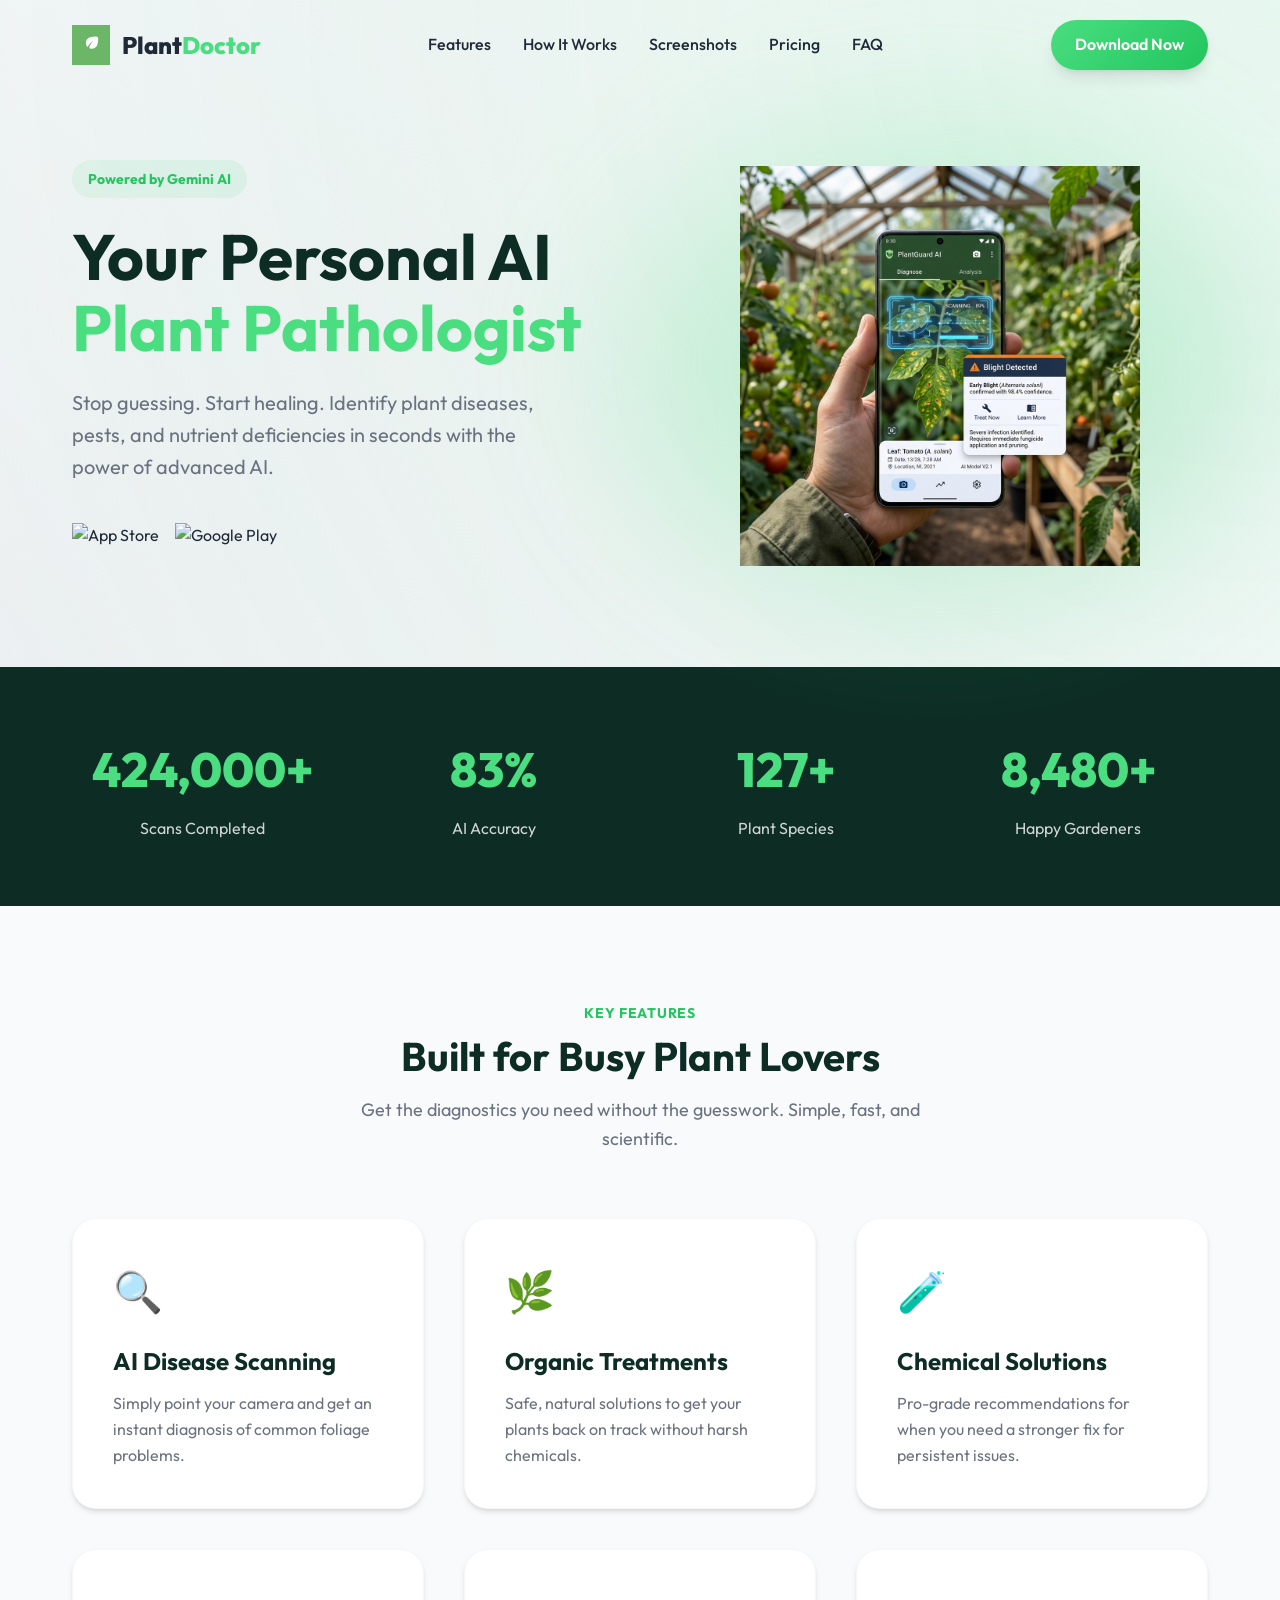
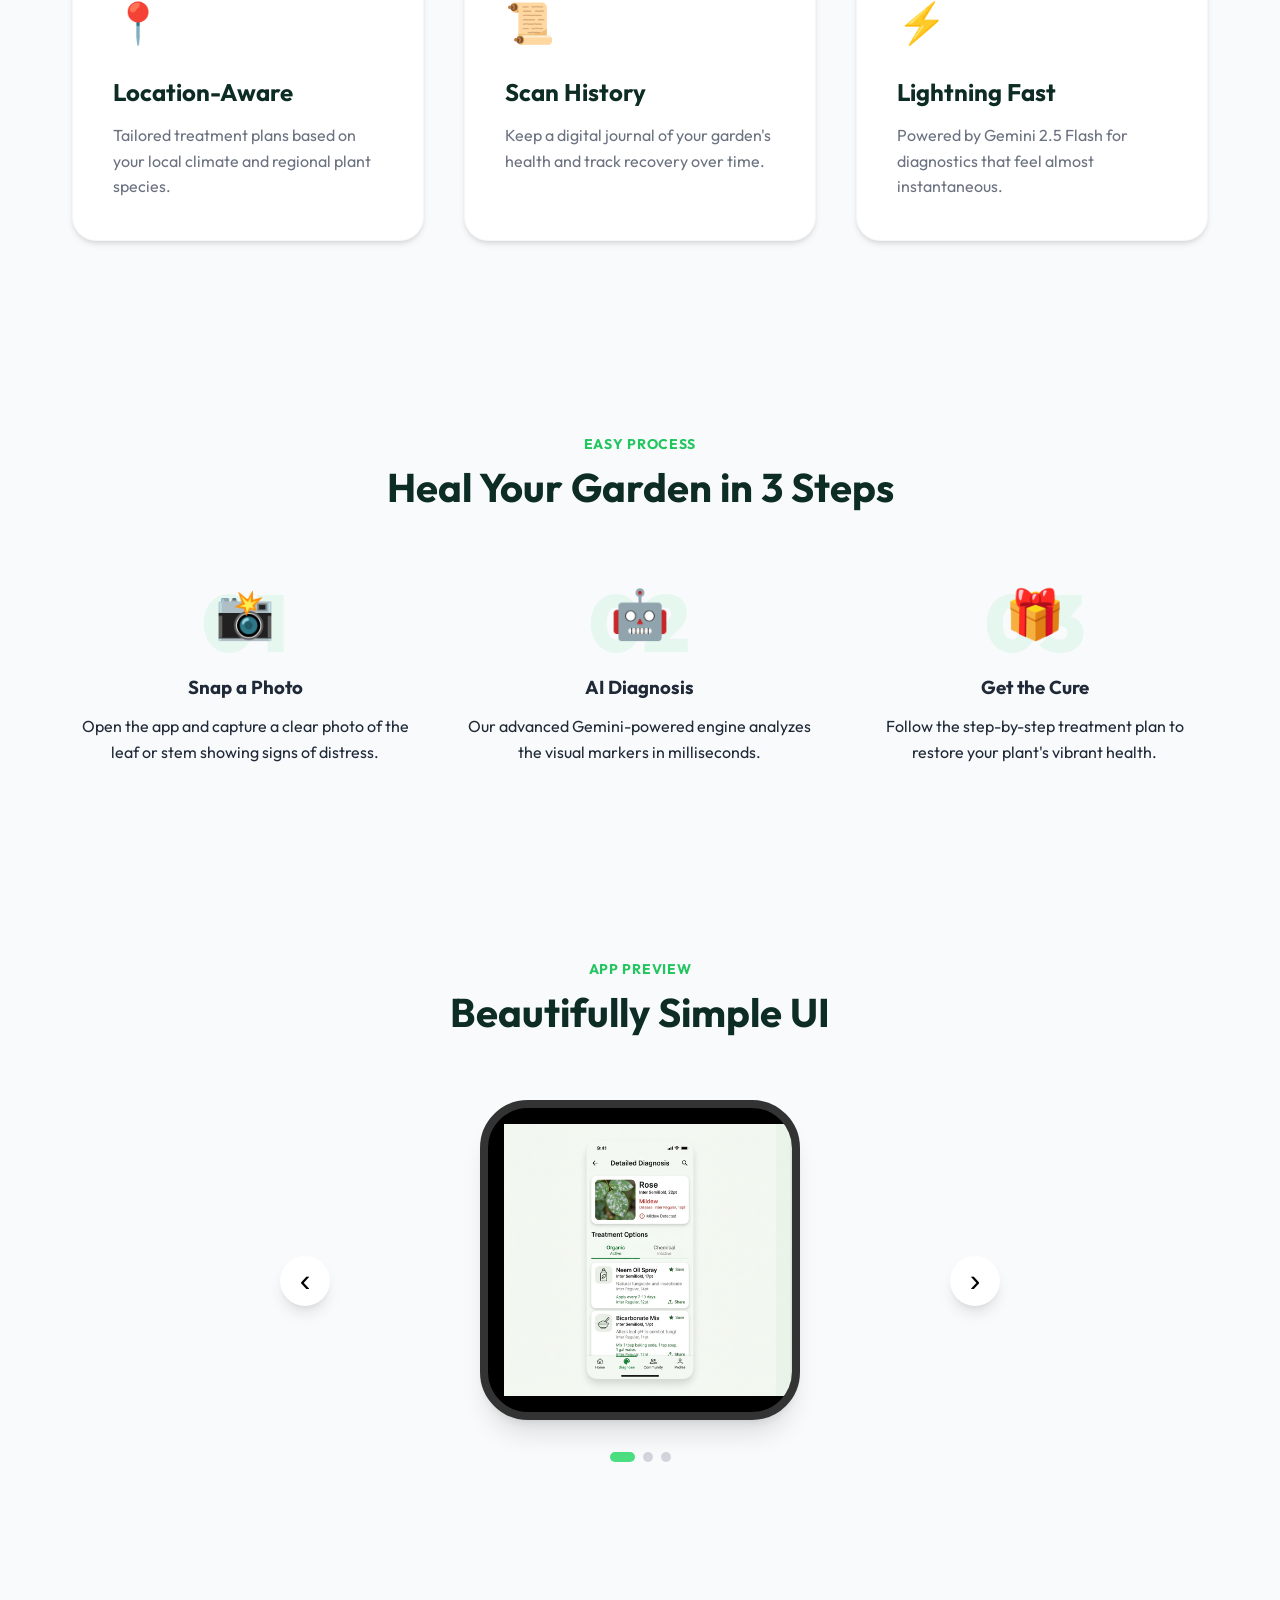
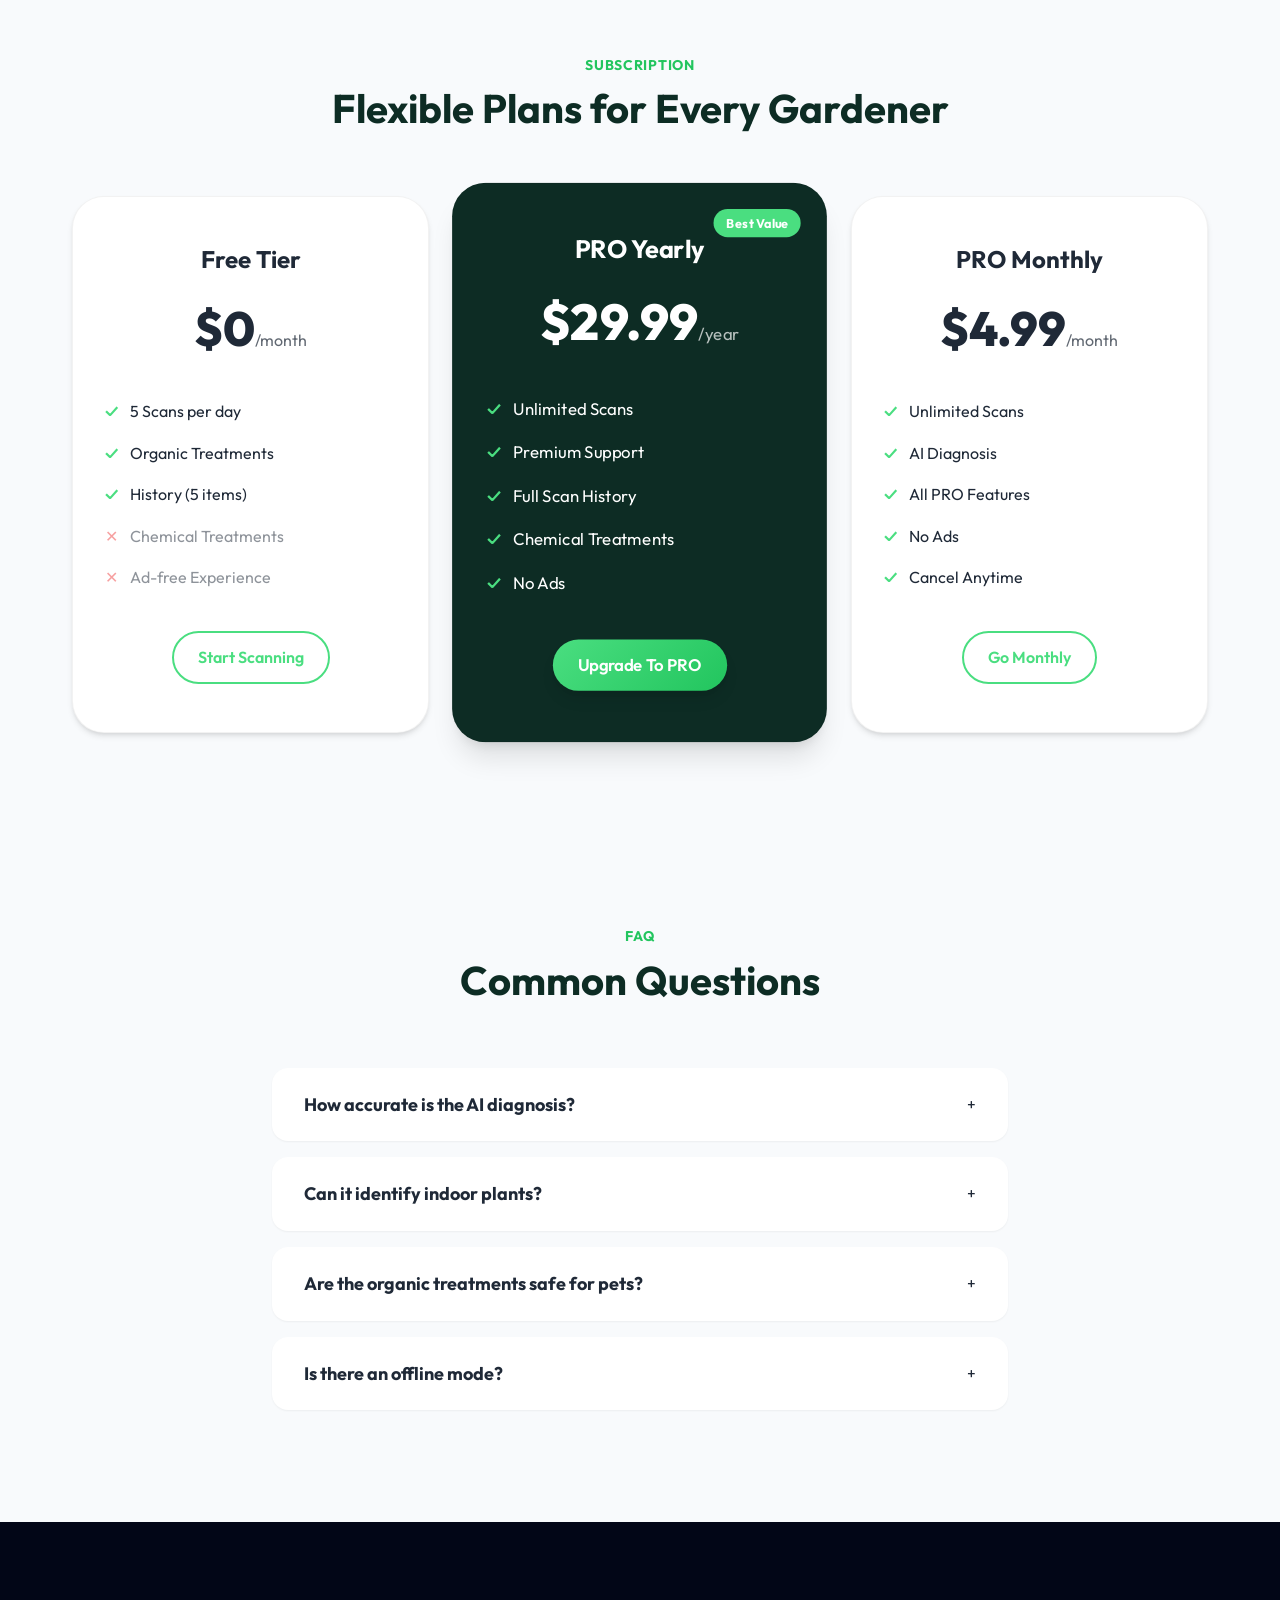
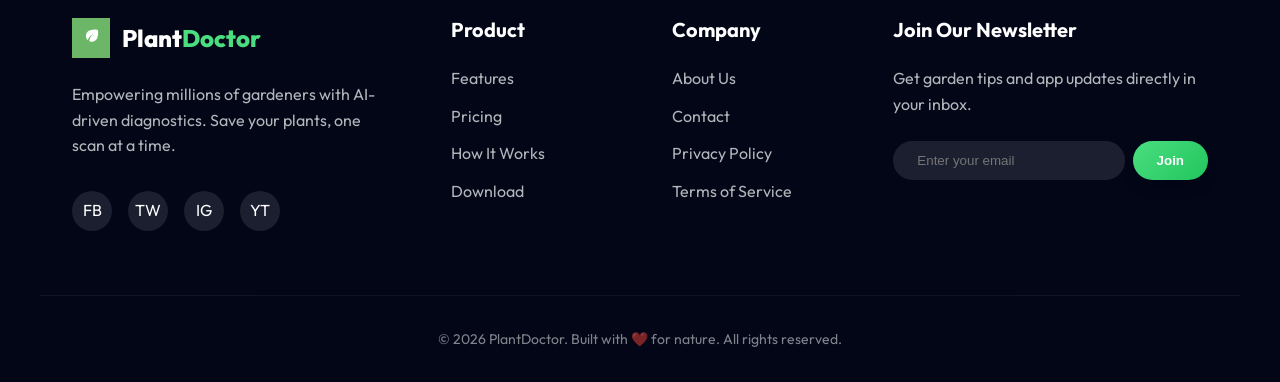
==== index.html @ dc137f3a "Initial website setup" ====
<!DOCTYPE html>
<html lang="en">
<head>
    <meta charset="UTF-8">
    <meta name="viewport" content="width=device-width, initial-scale=1.0">
    <meta name="description" content="PlantDoctor - AI-Powered Plant Health Scanner. Diagnose plant diseases, pests, and nutrient deficiencies effortlessly with Gemini AI.">
    <meta name="keywords" content="plant doctor, plant health scanner, AI plant diagnosis, garden care, plant disease app, Gemini AI">
    <meta name="author" content="Ishara Madhusanka">
    
    <!-- Open Graph -->
    <meta property="og:title" content="PlantDoctor | AI Plant Health Scanner">
    <meta property="og:description" content="Get professional-grade plant diagnosis in seconds. Powered by Google Gemini AI.">
    <meta property="og:image" content="assets/hero-mockup.png">
    <meta property="og:url" content="https://ishara-madu.github.io/PlantDoctor/">
    <meta property="og:type" content="website">
    
    <!-- Favicon -->
    <link rel="icon" type="image/x-icon" href="assets/logo.webp">
    
    <title>PlantDoctor | Your Personal AI Plant Pathologist</title>
    
    <!-- Google Fonts -->
    <link rel="preconnect" href="https://fonts.googleapis.com">
    <link rel="preconnect" href="https://fonts.gstatic.com" crossorigin>
    <link href="https://fonts.googleapis.com/css2?family=Outfit:wght@300;400;500;600;700;800&family=Inter:wght@400;500;600&display=swap" rel="stylesheet">
    
    <!-- CSS -->
    <link rel="stylesheet" href="css/style.css">
</head>
<body>

    <!-- Header -->
    <header id="header">
        <div class="container nav-container">
            <a href="#" class="logo">
                <img src="assets/logo.webp" alt="PlantDoctor Logo" class="logo-img">
                <span class="logo-text">Plant<span>Doctor</span></span>
            </a>
            
            <nav class="main-nav">
                <ul class="nav-links">
                    <li><a href="#features">Features</a></li>
                    <li><a href="#how-it-works">How It Works</a></li>
                    <li><a href="#screenshots">Screenshots</a></li>
                    <li><a href="#pricing">Pricing</a></li>
                    <li><a href="#faq">FAQ</a></li>
                </ul>
            </nav>
            
            <div class="nav-cta">
                <a href="#download" class="btn btn-primary">Download Now</a>
            </div>
            
            <button class="hamburger" id="hamburger-btn" aria-label="Toggle Navigation">
                <span class="bar"></span>
                <span class="bar"></span>
                <span class="bar"></span>
            </button>
        </div>
    </header>

    <!-- Hero Section -->
    <section id="hero" class="hero">
        <div class="container hero-grid">
            <div class="hero-content">
                <span class="badge" data-reveal>Powered by Gemini AI</span>
                <h1 class="hero-title" data-reveal>Your Personal AI <br><span>Plant Pathologist</span></h1>
                <p class="hero-subtitle" data-reveal>
                    Stop guessing. Start healing. Identify plant diseases, pests, and nutrient deficiencies in seconds with the power of advanced AI.
                </p>
                <div class="hero-btns" data-reveal>
                    <a href="#" class="store-btn">
                        <img src="https://upload.wikimedia.org/wikipedia/commons/3/3c/Download_on_the_App_Store_Badge.svg" alt="App Store">
                    </a>
                    <a href="#" class="store-btn">
                        <img src="https://upload.wikimedia.org/wikipedia/commons/7/78/Google_Play_Store_badge_EN.svg" alt="Google Play">
                    </a>
                </div>
            </div>
            <div class="hero-mockup-wrapper" data-reveal>
                <div class="mockup-bg"></div>
                <img src="assets/hero-mockup.png" alt="PlantDoctor App Mockup" class="hero-mockup">
            </div>
        </div>
    </section>

    <!-- Stats Section -->
    <section class="stats section">
        <div class="container stats-grid">
            <div class="stat-item" data-reveal>
                <div class="stat-num" data-count="500000">0+</div>
                <div class="stat-label">Scans Completed</div>
            </div>
            <div class="stat-item" data-reveal>
                <div class="stat-num" data-count="98">0%</div>
                <div class="stat-label">AI Accuracy</div>
            </div>
            <div class="stat-item" data-reveal>
                <div class="stat-num" data-count="150">0+</div>
                <div class="stat-label">Plant Species</div>
            </div>
            <div class="stat-item" data-reveal>
                <div class="stat-num" data-count="10000">0+</div>
                <div class="stat-label">Happy Gardeners</div>
            </div>
        </div>
    </section>

    <!-- Features Section -->
    <section id="features" class="features section">
        <div class="container">
            <div class="section-header">
                <span class="section-tag">Key Features</span>
                <h2 class="section-title">Built for Busy Plant Lovers</h2>
                <p class="section-desc">Get the diagnostics you need without the guesswork. Simple, fast, and scientific.</p>
            </div>
            
            <div class="features-grid">
                <div class="feature-card" data-reveal>
                    <div class="feature-icon">🔍</div>
                    <h3>AI Disease Scanning</h3>
                    <p>Simply point your camera and get an instant diagnosis of common foliage problems.</p>
                </div>
                <div class="feature-card" data-reveal>
                    <div class="feature-icon">🌿</div>
                    <h3>Organic Treatments</h3>
                    <p>Safe, natural solutions to get your plants back on track without harsh chemicals.</p>
                </div>
                <div class="feature-card" data-reveal>
                    <div class="feature-icon">🧪</div>
                    <h3>Chemical Solutions</h3>
                    <p>Pro-grade recommendations for when you need a stronger fix for persistent issues.</p>
                </div>
                <div class="feature-card" data-reveal>
                    <div class="feature-icon">📍</div>
                    <h3>Location-Aware</h3>
                    <p>Tailored treatment plans based on your local climate and regional plant species.</p>
                </div>
                <div class="feature-card" data-reveal>
                    <div class="feature-icon">📜</div>
                    <h3>Scan History</h3>
                    <p>Keep a digital journal of your garden's health and track recovery over time.</p>
                </div>
                <div class="feature-card" data-reveal>
                    <div class="feature-icon">⚡</div>
                    <h3>Lightning Fast</h3>
                    <p>Powered by Gemini 2.5 Flash for diagnostics that feel almost instantaneous.</p>
                </div>
            </div>
        </div>
    </section>

    <!-- How It Works Section -->
    <section id="how-it-works" class="how-it-works section">
        <div class="container">
            <div class="section-header">
                <span class="section-tag">Easy Process</span>
                <h2 class="section-title">Heal Your Garden in 3 Steps</h2>
            </div>
            
            <div class="steps-grid">
                <div class="step-item" data-reveal>
                    <div class="step-number">01</div>
                    <div class="step-icon">📸</div>
                    <h3>Snap a Photo</h3>
                    <p>Open the app and capture a clear photo of the leaf or stem showing signs of distress.</p>
                </div>
                <div class="step-item" data-reveal>
                    <div class="step-number">02</div>
                    <div class="step-icon">🤖</div>
                    <h3>AI Diagnosis</h3>
                    <p>Our advanced Gemini-powered engine analyzes the visual markers in milliseconds.</p>
                </div>
                <div class="step-item" data-reveal>
                    <div class="step-number">03</div>
                    <div class="step-icon">🎁</div>
                    <h3>Get the Cure</h3>
                    <p>Follow the step-by-step treatment plan to restore your plant's vibrant health.</p>
                </div>
            </div>
        </div>
    </section>

    <!-- Screenshots Section -->
    <section id="screenshots" class="screenshots section">
        <div class="container">
            <div class="section-header">
                <span class="section-tag">App Preview</span>
                <h2 class="section-title">Beautifully Simple UI</h2>
            </div>
            
            <div class="screenshot-slider-container" data-reveal>
                <div class="mockup-frame">
                    <div class="slider-wrapper" id="screenshot-slider">
                        <img src="assets/screenshot-1.png" alt="App Screen 1">
                        <img src="assets/screenshot-2.png" alt="App Screen 2">
                        <img src="assets/screenshot-3.png" alt="App Screen 3">
                    </div>
                </div>
                <button class="slider-btn prev" id="slider-prev">&lsaquo;</button>
                <button class="slider-btn next" id="slider-next">&rsaquo;</button>
                <div class="slider-dots" id="slider-dots"></div>
            </div>
        </div>
    </section>

    <!-- Pricing Section -->
    <section id="pricing" class="pricing section">
        <div class="container">
            <div class="section-header">
                <span class="section-tag">Subscription</span>
                <h2 class="section-title">Flexible Plans for Every Gardener</h2>
            </div>
            
            <div class="pricing-grid">
                <div class="pricing-card" data-reveal>
                    <div class="card-header">
                        <h3>Free Tier</h3>
                        <div class="price">$0<span>/month</span></div>
                    </div>
                    <ul class="card-features">
                        <li><span class="check">✓</span> 5 Scans per day</li>
                        <li><span class="check">✓</span> Organic Treatments</li>
                        <li><span class="check">✓</span> History (5 items)</li>
                        <li class="disabled"><span class="cross">✕</span> Chemical Treatments</li>
                        <li class="disabled"><span class="cross">✕</span> Ad-free Experience</li>
                    </ul>
                    <a href="#" class="btn btn-outline">Start Scanning</a>
                </div>
                
                <div class="pricing-card featured" data-reveal>
                    <div class="best-value">Best Value</div>
                    <div class="card-header">
                        <h3>PRO Yearly</h3>
                        <div class="price">$29.99<span>/year</span></div>
                    </div>
                    <ul class="card-features">
                        <li><span class="check">✓</span> Unlimited Scans</li>
                        <li><span class="check">✓</span> Premium Support</li>
                        <li><span class="check">✓</span> Full Scan History</li>
                        <li><span class="check">✓</span> Chemical Treatments</li>
                        <li><span class="check">✓</span> No Ads</li>
                    </ul>
                    <a href="#" class="btn btn-primary">Upgrade To PRO</a>
                </div>
                
                <div class="pricing-card" data-reveal>
                    <div class="card-header">
                        <h3>PRO Monthly</h3>
                        <div class="price">$4.99<span>/month</span></div>
                    </div>
                    <ul class="card-features">
                        <li><span class="check">✓</span> Unlimited Scans</li>
                        <li><span class="check">✓</span> AI Diagnosis</li>
                        <li><span class="check">✓</span> All PRO Features</li>
                        <li><span class="check">✓</span> No Ads</li>
                        <li><span class="check">✓</span> Cancel Anytime</li>
                    </ul>
                    <a href="#" class="btn btn-outline">Go Monthly</a>
                </div>
            </div>
        </div>
    </section>

    <!-- FAQ Section -->
    <section id="faq" class="faq section">
        <div class="container faq-container">
            <div class="section-header">
                <span class="section-tag">FAQ</span>
                <h2 class="section-title">Common Questions</h2>
            </div>
            
            <div class="accordion">
                <div class="accordion-item" data-reveal>
                    <div class="accordion-header">
                        <h4>How accurate is the AI diagnosis?</h4>
                        <span class="icon">+</span>
                    </div>
                    <div class="accordion-body">
                        <p>PlantDoctor uses the latest Gemini AI technology, reaching over 98% accuracy for common garden diseases and pests when a clear photo is provided.</p>
                    </div>
                </div>
                <div class="accordion-item" data-reveal>
                    <div class="accordion-header">
                        <h4>Can it identify indoor plants?</h4>
                        <span class="icon">+</span>
                    </div>
                    <div class="accordion-body">
                        <p>Yes! Our model is trained on both outdoor crops and popular indoor species like Monstera, Pothos, and Succulents.</p>
                    </div>
                </div>
                <div class="accordion-item" data-reveal>
                    <div class="accordion-header">
                        <h4>Are the organic treatments safe for pets?</h4>
                        <span class="icon">+</span>
                    </div>
                    <div class="accordion-body">
                        <p>Most of our organic recommendations use common kitchen ingredients (like baking soda or neem oil). We always provide safety warnings for each treatment.</p>
                    </div>
                </div>
                <div class="accordion-item" data-reveal>
                    <div class="accordion-header">
                        <h4>Is there an offline mode?</h4>
                        <span class="icon">+</span>
                    </div>
                    <div class="accordion-body">
                        <p>The AI analysis requires an internet connection to reach our cloud-based model, but you can view your scan history offline at any time.</p>
                    </div>
                </div>
            </div>
        </div>
    </section>

    <!-- Footer -->
    <footer id="footer">
        <div class="container footer-grid">
            <div class="footer-brand">
                <a href="#" class="logo">
                    <img src="assets/logo.webp" alt="PlantDoctor Logo" class="logo-img">
                    <span class="logo-text">Plant<span>Doctor</span></span>
                </a>
                <p>Empowering millions of gardeners with AI-driven diagnostics. Save your plants, one scan at a time.</p>
                <div class="social-links">
                    <a href="#">FB</a>
                    <a href="#">TW</a>
                    <a href="#">IG</a>
                    <a href="#">YT</a>
                </div>
            </div>
            
            <div class="footer-links">
                <h4>Product</h4>
                <ul>
                    <li><a href="#features">Features</a></li>
                    <li><a href="#pricing">Pricing</a></li>
                    <li><a href="#how-it-works">How It Works</a></li>
                    <li><a href="#download">Download</a></li>
                </ul>
            </div>
            
            <div class="footer-links">
                <h4>Company</h4>
                <ul>
                    <li><a href="#">About Us</a></li>
                    <li><a href="#">Contact</a></li>
                    <li><a href="#">Privacy Policy</a></li>
                    <li><a href="#">Terms of Service</a></li>
                </ul>
            </div>
            
            <div class="footer-newsletter">
                <h4>Join Our Newsletter</h4>
                <p>Get garden tips and app updates directly in your inbox.</p>
                <form class="newsletter-form">
                    <input type="email" placeholder="Enter your email" required>
                    <button type="submit" class="btn btn-primary">Join</button>
                </form>
            </div>
        </div>
        
        <div class="container footer-bottom">
            <p>&copy; 2026 PlantDoctor. Built with ❤️ for nature. All rights reserved.</p>
        </div>
    </footer>

    <!-- JS -->
    <script src="js/main.js"></script>
</body>
</html>
---- css/style.css ----
/* 
  PlantDoctor Design System
  Nature-Luxe Theme
*/

:root {
    /* Colors */
    --primary: #4ADE80; /* Mint Green */
    --primary-dark: #22C55E;
    --secondary: #0D2C24; /* Deep Emerald */
    --accent: #FDE047; /* Sunlight Yellow */
    --bg-light: #F8FAFC;
    --bg-dark: #111827; /* Charcoal */
    --text-main: #1F2937;
    --text-muted: #6B7280;
    --white: #FFFFFF;
    
    /* Gradients */
    --grad-primary: linear-gradient(135deg, #4ADE80 0%, #22C55E 100%);
    --grad-dark: linear-gradient(135deg, #0D2C24 0%, #111827 100%);
    
    /* Shadows */
    --shadow-sm: 0 1px 2px 0 rgb(0 0 0 / 0.05);
    --shadow-md: 0 4px 6px -1px rgb(0 0 0 / 0.1), 0 2px 4px -2px rgb(0 0 0 / 0.1);
    --shadow-lg: 0 10px 15px -3px rgb(0 0 0 / 0.1), 0 4px 6px -4px rgb(0 0 0 / 0.1);
    --shadow-xl: 0 20px 25px -5px rgb(0 0 0 / 0.1), 0 8px 10px -6px rgb(0 0 0 / 0.1);
    
    /* Transitions */
    --transition: all 0.3s cubic-bezier(0.4, 0, 0.2, 1);
}

/* Reset & Base */
* {
    margin: 0;
    padding: 0;
    box-sizing: border-box;
}

html {
    scroll-behavior: smooth;
}

body {
    font-family: 'Outfit', sans-serif;
    background-color: var(--bg-light);
    color: var(--text-main);
    line-height: 1.6;
    overflow-x: hidden;
}

h1, h2, h3, h4 {
    font-family: 'Outfit', sans-serif;
    font-weight: 700;
    line-height: 1.2;
}

a {
    text-decoration: none;
    color: inherit;
    transition: var(--transition);
}

ul {
    list-style: none;
}

img {
    max-width: 100%;
    display: block;
}

.container {
    width: 100%;
    max-width: 1200px;
    margin: 0 auto;
    padding: 0 2rem;
}

.btn {
    display: inline-flex;
    align-items: center;
    justify-content: center;
    padding: 0.75rem 1.5rem;
    border-radius: 9999px;
    font-weight: 600;
    cursor: pointer;
    transition: var(--transition);
    border: none;
    gap: 0.5rem;
}

.btn-primary {
    background: var(--grad-primary);
    color: var(--white);
    box-shadow: var(--shadow-lg);
}

.btn-primary:hover {
    transform: translateY(-2px);
    box-shadow: var(--shadow-xl);
    filter: brightness(1.1);
}

.btn-outline {
    background: transparent;
    border: 2px solid var(--primary);
    color: var(--primary);
}

.btn-outline:hover {
    background: var(--primary);
    color: var(--white);
}

/* Section Header */
.section-header {
    text-align: center;
    margin-bottom: 4rem;
}

.section-tag {
    color: var(--primary-dark);
    font-weight: 700;
    text-transform: uppercase;
    letter-spacing: 0.05em;
    font-size: 0.875rem;
    margin-bottom: 0.5rem;
    display: block;
}

.section-title {
    font-size: 2.5rem;
    color: var(--secondary);
    margin-bottom: 1rem;
}

.section-desc {
    color: var(--text-muted);
    font-size: 1.125rem;
    max-width: 600px;
    margin: 0 auto;
}

/* Base Reveal Animation Initial State */
[data-reveal] {
    opacity: 0;
    transform: translateY(30px);
    transition: all 0.8s cubic-bezier(0.4, 0, 0.2, 1);
}

[data-reveal].revealed {
    opacity: 1;
    transform: translateY(0);
}

/* Header */
header {
    position: fixed;
    top: 0;
    left: 0;
    width: 100%;
    z-index: 1000;
    padding: 1.25rem 0;
    transition: var(--transition);
    background: transparent;
}

header.scrolled {
    background: rgba(255, 255, 255, 0.9);
    backdrop-filter: blur(10px);
    padding: 0.75rem 0;
    box-shadow: var(--shadow-md);
}

.nav-container {
    display: flex;
    align-items: center;
    justify-content: space-between;
}

.logo {
    display: flex;
    align-items: center;
    gap: 0.75rem;
    font-size: 1.5rem;
    font-weight: 800;
}

.logo-img {
    height: 40px;
    width: auto;
}

.logo-text span {
    color: var(--primary);
}

.nav-links {
    display: flex;
    gap: 2rem;
}

.nav-links a {
    font-size: 1rem;
    font-weight: 500;
    color: var(--text-main);
}

.nav-links a:hover {
    color: var(--primary);
}

.hamburger {
    display: none;
    flex-direction: column;
    gap: 6px;
    background: none;
    border: none;
    cursor: pointer;
}

.hamburger .bar {
    width: 30px;
    height: 3px;
    background: var(--text-main);
    border-radius: 4px;
    transition: var(--transition);
}

/* Hero Section */
.hero {
    padding: 10rem 0 6rem;
    background: radial-gradient(circle at top right, rgba(74, 222, 128, 0.1), transparent),
                radial-gradient(circle at bottom left, rgba(13, 44, 36, 0.05), transparent);
}

.hero-grid {
    display: grid;
    grid-template-columns: 1fr 1fr;
    align-items: center;
    gap: 4rem;
}

.badge {
    display: inline-block;
    padding: 0.5rem 1rem;
    background: rgba(74, 222, 128, 0.1);
    color: var(--primary-dark);
    font-weight: 700;
    font-size: 0.875rem;
    border-radius: 9999px;
    margin-bottom: 1.5rem;
}

.hero-title {
    font-size: 4rem;
    line-height: 1.1;
    margin-bottom: 1.5rem;
    color: var(--secondary);
}

.hero-title span {
    color: var(--primary);
}

.hero-subtitle {
    font-size: 1.25rem;
    color: var(--text-muted);
    margin-bottom: 2.5rem;
    max-width: 500px;
}

.hero-btns {
    display: flex;
    gap: 1rem;
}

.store-btn img {
    height: 48px;
    transition: var(--transition);
}

.store-btn:hover img {
    transform: scale(1.05);
}

.hero-mockup-wrapper {
    position: relative;
    display: flex;
    justify-content: center;
}

.mockup-bg {
    position: absolute;
    top: 50%;
    left: 50%;
    transform: translate(-50%, -50%);
    width: 120%;
    height: 120%;
    background: var(--grad-primary);
    border-radius: 50%;
    filter: blur(80px);
    opacity: 0.2;
    z-index: -1;
}

.hero-mockup {
    width: 100%;
    max-width: 400px;
    animation: float 6s ease-in-out infinite;
}

@keyframes float {
    0%, 100% { transform: translateY(0); }
    50% { transform: translateY(-20px); }
}

/* Stats Section */
.section {
    padding: 6rem 0;
}

.stats {
    background: var(--secondary);
    color: var(--white);
    padding: 4rem 0;
}

.stats-grid {
    display: grid;
    grid-template-columns: repeat(4, 1fr);
    gap: 2rem;
    text-align: center;
}

.stat-num {
    font-size: 3rem;
    font-weight: 800;
    color: var(--primary);
    margin-bottom: 0.5rem;
}

.stat-label {
    font-size: 1rem;
    opacity: 0.8;
}

/* Features Grid */
.features-grid {
    display: grid;
    grid-template-columns: repeat(auto-fit, minmax(300px, 1fr));
    gap: 2.5rem;
}

.feature-card {
    background: var(--white);
    padding: 2.5rem;
    border-radius: 1.5rem;
    box-shadow: var(--shadow-md);
    transition: var(--transition);
    border: 1px solid rgba(0, 0, 0, 0.03);
}

.feature-card:hover {
    transform: translateY(-10px);
    box-shadow: var(--shadow-xl);
}

.feature-icon {
    font-size: 2.5rem;
    margin-bottom: 1.5rem;
}

.feature-card h3 {
    font-size: 1.5rem;
    margin-bottom: 1rem;
    color: var(--secondary);
}

.feature-card p {
    color: var(--text-muted);
}

/* Steps Grid */
.steps-grid {
    display: grid;
    grid-template-columns: repeat(3, 1fr);
    gap: 3rem;
    position: relative;
}

.step-item {
    text-align: center;
    position: relative;
}

.step-number {
    font-size: 5rem;
    font-weight: 900;
    color: rgba(74, 222, 128, 0.1);
    position: absolute;
    top: -1rem;
    left: 50%;
    transform: translateX(-50%);
    z-index: 0;
}

.step-icon {
    font-size: 3rem;
    margin-bottom: 1.5rem;
    position: relative;
    z-index: 1;
}

.step-item h3 {
    margin-bottom: 1rem;
    position: relative;
    z-index: 1;
}

/* Screenshots Slider */
.screenshot-slider-container {
    position: relative;
    max-width: 900px;
    margin: 0 auto;
    overflow: hidden;
}

.mockup-frame {
    background: #000;
    border-radius: 3rem;
    padding: 1rem;
    border: 8px solid #333;
    max-width: 320px;
    margin: 0 auto;
    position: relative;
    box-shadow: var(--shadow-xl);
    overflow: hidden;
}

.slider-wrapper {
    display: flex;
    transition: transform 0.5s ease-in-out;
}

.slider-wrapper img {
    width: 100%;
    flex-shrink: 0;
}

.slider-btn {
    position: absolute;
    top: 50%;
    transform: translateY(-50%);
    background: var(--white);
    border: none;
    width: 50px;
    height: 50px;
    border-radius: 50%;
    box-shadow: var(--shadow-lg);
    cursor: pointer;
    font-size: 2rem;
    display: flex;
    align-items: center;
    justify-content: center;
    transition: var(--transition);
    z-index: 10;
}

.slider-btn:hover {
    background: var(--primary);
    color: var(--white);
}

.slider-btn.prev { left: 10%; }
.slider-btn.next { right: 10%; }

.slider-dots {
    display: flex;
    justify-content: center;
    gap: 0.5rem;
    margin-top: 2rem;
}

.dot {
    width: 10px;
    height: 10px;
    border-radius: 50%;
    background: #D1D5DB;
    cursor: pointer;
}

.dot.active {
    background: var(--primary);
    width: 25px;
    border-radius: 5px;
}

/* Pricing Section */
.pricing-grid {
    display: grid;
    grid-template-columns: repeat(auto-fit, minmax(300px, 1fr));
    gap: 2rem;
    align-items: flex-start;
}

.pricing-card {
    background: var(--white);
    padding: 3rem 2rem;
    border-radius: 2rem;
    text-align: center;
    box-shadow: var(--shadow-md);
    position: relative;
    border: 1px solid rgba(0, 0, 0, 0.05);
}

.pricing-card.featured {
    background: var(--secondary);
    color: var(--white);
    transform: scale(1.05);
    z-index: 2;
    box-shadow: var(--shadow-xl);
}

.best-value {
    position: absolute;
    top: 1.5rem;
    right: 1.5rem;
    background: var(--primary);
    color: var(--white);
    padding: 0.25rem 0.75rem;
    border-radius: 9999px;
    font-size: 0.75rem;
    font-weight: 700;
}

.card-header h3 {
    font-size: 1.5rem;
    margin-bottom: 1rem;
}

.price {
    font-size: 3rem;
    font-weight: 800;
    margin-bottom: 2rem;
}

.price span {
    font-size: 1rem;
    font-weight: 400;
    opacity: 0.7;
}

.card-features {
    text-align: left;
    margin-bottom: 2.5rem;
}

.card-features li {
    margin-bottom: 1rem;
    display: flex;
    align-items: center;
    gap: 0.75rem;
}

.card-features .check { color: var(--primary); font-weight: bold; }
.card-features .cross { color: #EF4444; }
.card-features .disabled { opacity: 0.5; }

/* FAQ Accordion */
.faq-container {
    max-width: 800px;
}

.accordion-item {
    background: var(--white);
    border-radius: 1rem;
    margin-bottom: 1rem;
    overflow: hidden;
    box-shadow: var(--shadow-sm);
}

.accordion-header {
    padding: 1.5rem 2rem;
    display: flex;
    justify-content: space-between;
    align-items: center;
    cursor: pointer;
    transition: var(--transition);
}

.accordion-header h4 {
    font-size: 1.125rem;
}

.accordion-header:hover {
    background: rgba(74, 222, 128, 0.05);
}

.accordion-body {
    max-height: 0;
    overflow: hidden;
    transition: all 0.5s cubic-bezier(0, 1, 0, 1);
    padding: 0 2rem;
}

.accordion-item.active .accordion-body {
    max-height: 1000px;
    padding: 0 2rem 2.5rem;
    transition: all 0.5s cubic-bezier(1, 0, 1, 0);
}

.accordion-item.active .icon {
    transform: rotate(45deg);
    color: var(--primary);
}

/* Footer */
footer {
    background: #020617;
    color: var(--white);
    padding: 6rem 0 2rem;
}

.footer-grid {
    display: grid;
    grid-template-columns: 2fr 1fr 1fr 2fr;
    gap: 4rem;
    margin-bottom: 4rem;
}

.footer-brand p {
    margin-top: 1.5rem;
    opacity: 0.7;
}

.social-links {
    display: flex;
    gap: 1rem;
    margin-top: 2rem;
}

.social-links a {
    width: 40px;
    height: 40px;
    display: flex;
    align-items: center;
    justify-content: center;
    background: rgba(255, 255, 255, 0.1);
    border-radius: 50%;
}

.social-links a:hover {
    background: var(--primary);
}

.footer-links h4, .footer-newsletter h4 {
    margin-bottom: 1.5rem;
    font-size: 1.25rem;
}

.footer-links ul li {
    margin-bottom: 0.75rem;
}

.footer-links ul li a {
    opacity: 0.7;
}

.footer-links ul li a:hover {
    opacity: 1;
    color: var(--primary);
}

.footer-newsletter p {
    opacity: 0.7;
    margin-bottom: 1.5rem;
}

.newsletter-form {
    display: flex;
    gap: 0.5rem;
}

.newsletter-form input {
    padding: 0.75rem 1.5rem;
    border-radius: 9999px;
    border: none;
    flex-grow: 1;
    background: rgba(255, 255, 255, 0.1);
    color: var(--white);
}

.footer-bottom {
    border-top: 1px solid rgba(255, 255, 255, 0.1);
    padding-top: 2rem;
    text-align: center;
    opacity: 0.5;
    font-size: 0.875rem;
}

/* Responsive */
@media (max-width: 1024px) {
    .hero-grid { grid-template-columns: 1fr; text-align: center; }
    .hero-subtitle { margin: 0 auto 2.5rem; }
    .hero-btns { justify-content: center; }
    .footer-grid { grid-template-columns: 1fr 1fr; }
    .stats-grid { grid-template-columns: 1fr 1fr; }
}

@media (max-width: 768px) {
    .main-nav {
        position: fixed;
        top: -100%;
        left: 0;
        width: 100%;
        background: var(--white);
        padding: 6rem 2rem 4rem;
        transition: var(--transition);
        box-shadow: var(--shadow-lg);
    }
    
    .main-nav.active { top: 0; }
    
    .nav-links {
        flex-direction: column;
        align-items: center;
        gap: 1.5rem;
    }
    
    .hamburger { display: flex; z-index: 1001; }
    .hamburger.active .bar:nth-child(1) { transform: rotate(45deg) translate(8px, 8px); }
    .hamburger.active .bar:nth-child(2) { opacity: 0; }
    .hamburger.active .bar:nth-child(3) { transform: rotate(-45deg) translate(5px, -5px); }
    
    .hero-title { font-size: 3rem; }
    .steps-grid { grid-template-columns: 1fr; }
    .pricing-card.featured { transform: scale(1); }
    .footer-grid { grid-template-columns: 1fr; gap: 2.5rem; }
}
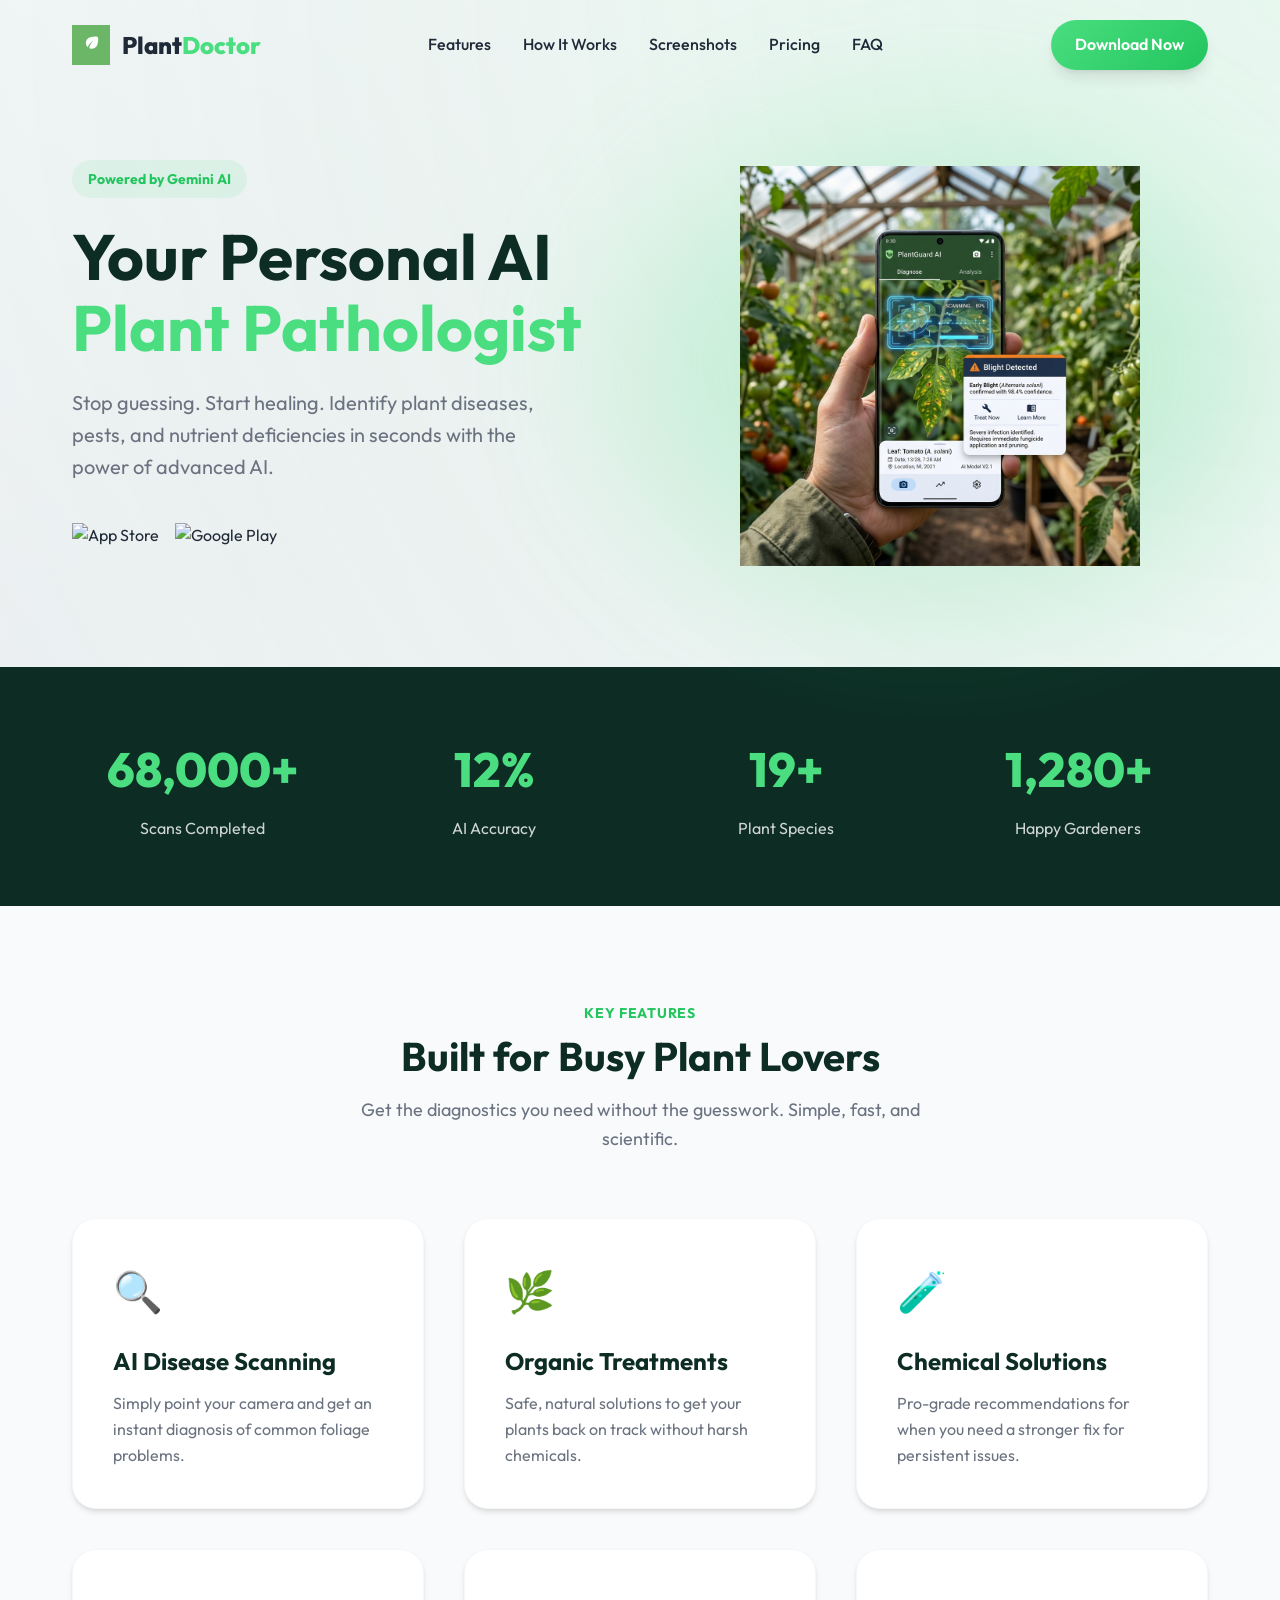
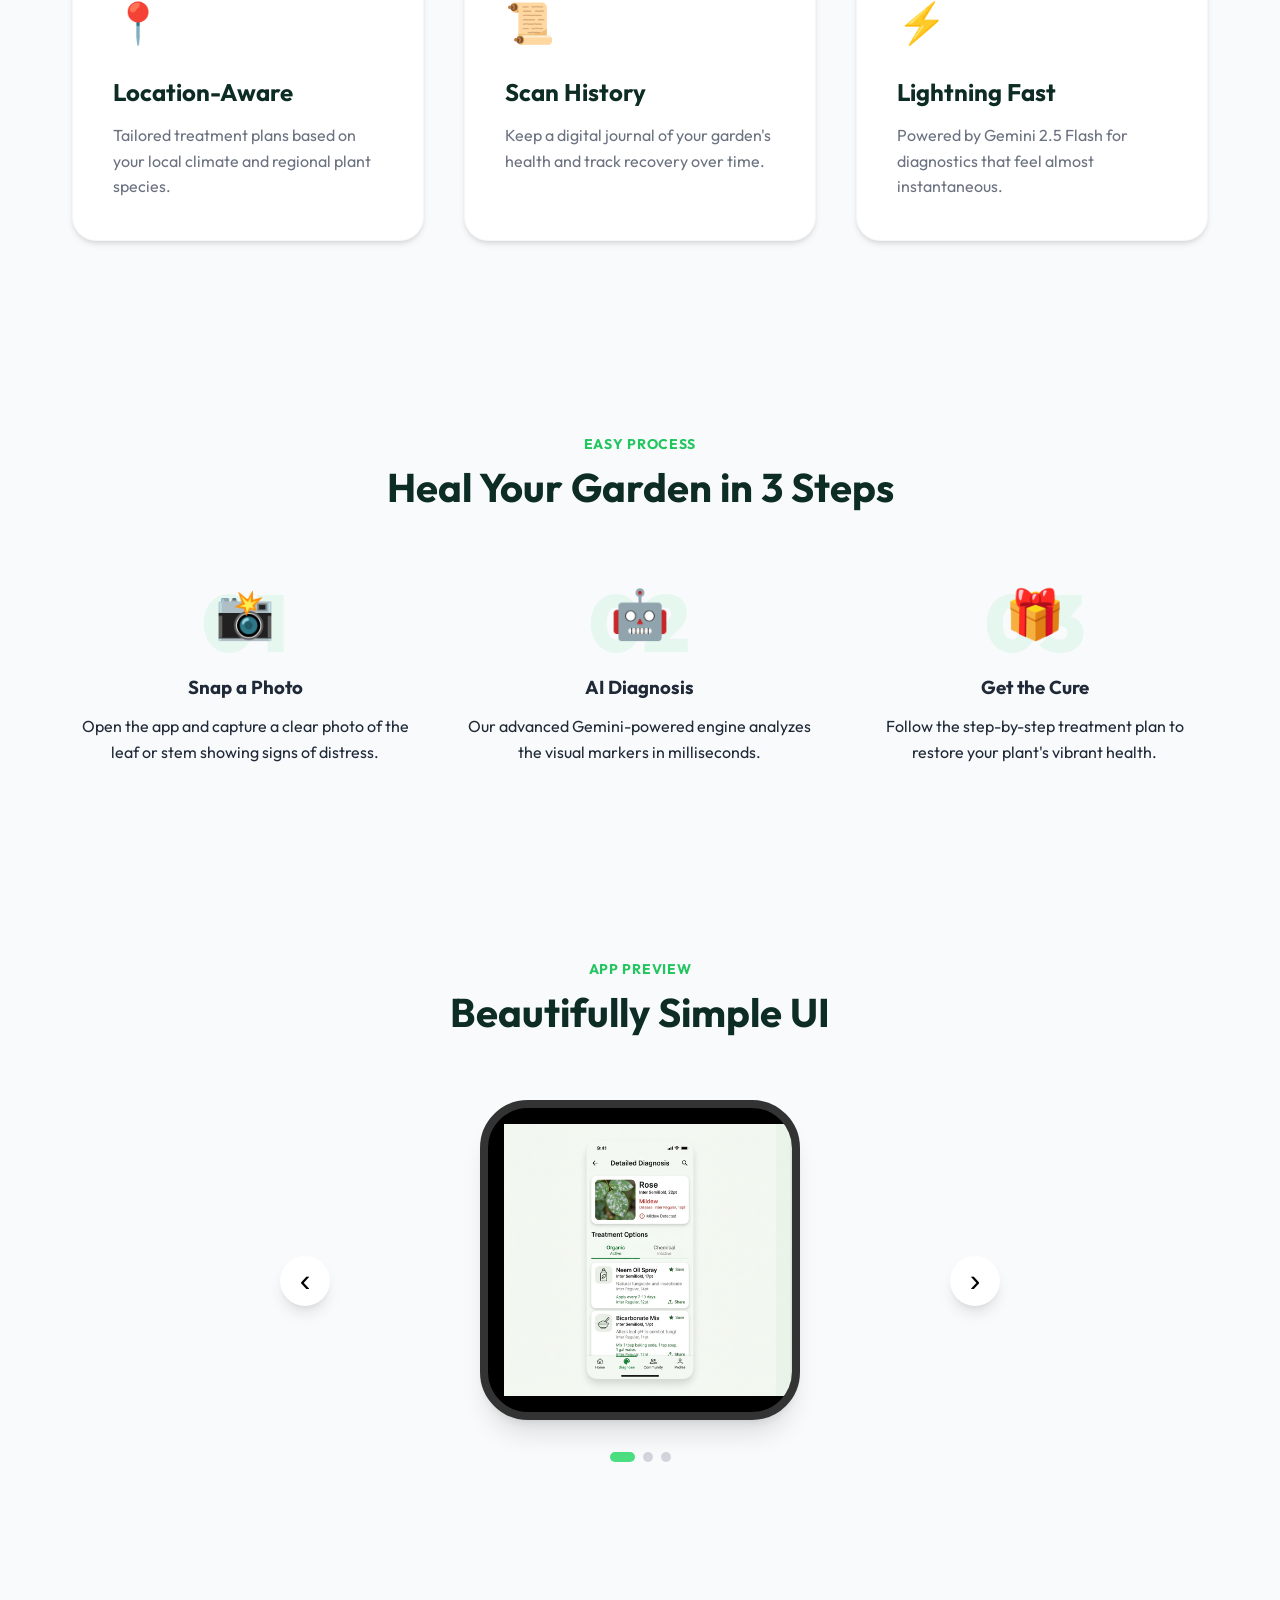
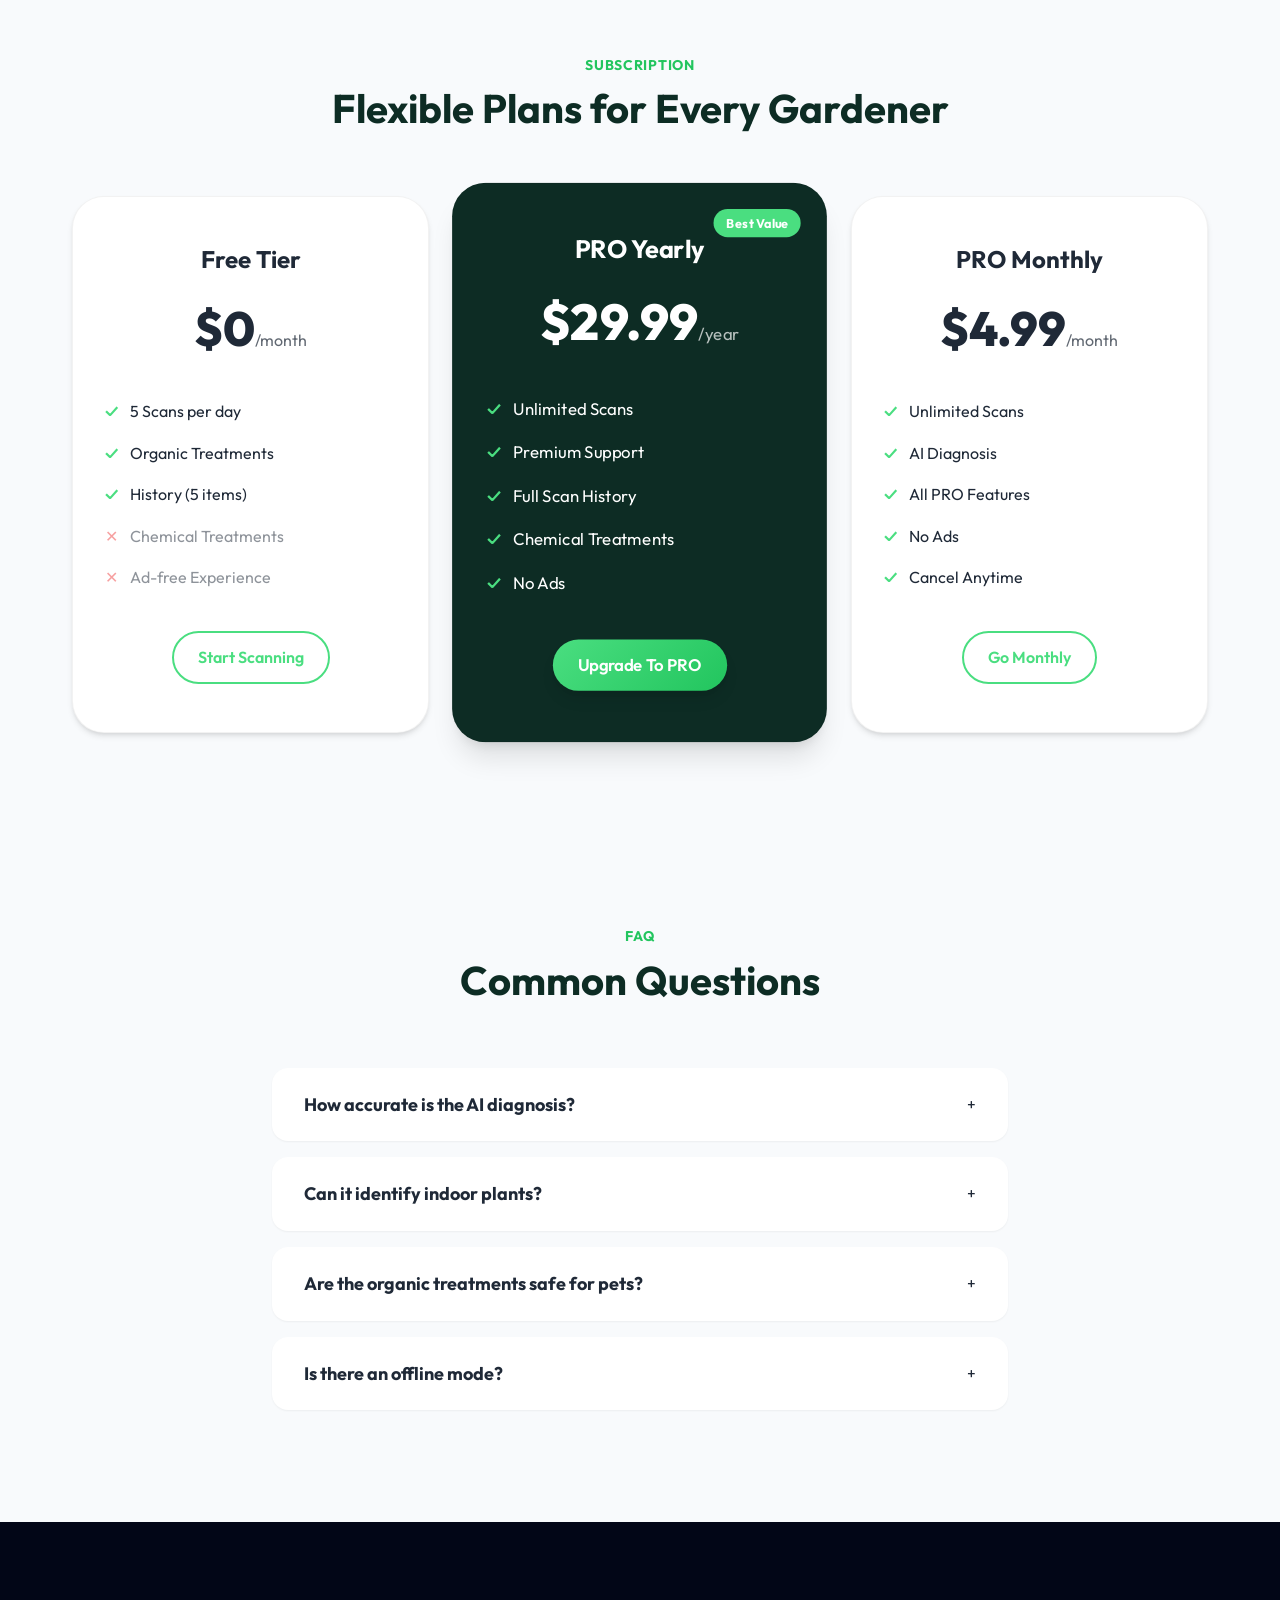
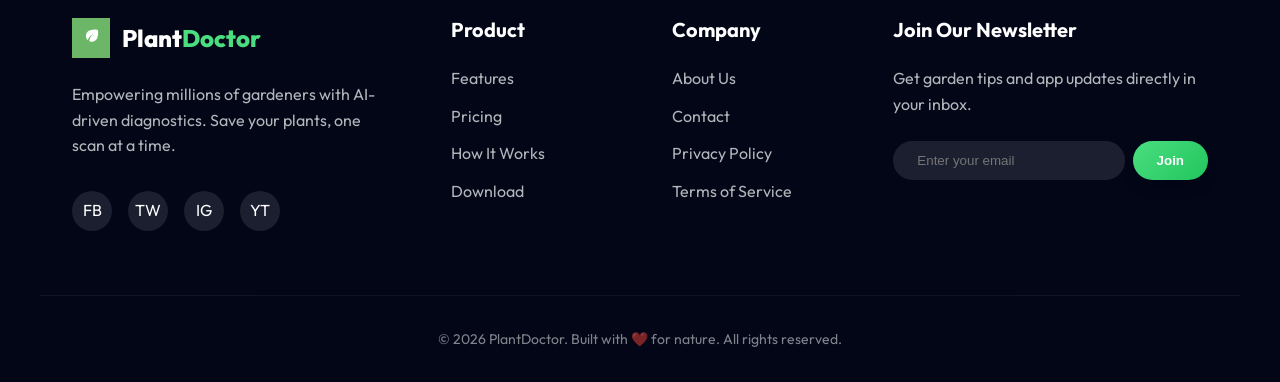
==== commit d3f83ecf: "docs: update legal disclaimers, clarify subscription terms, and add push notification details to pol" ====
--- a/index.html
+++ b/index.html
@@ -343,8 +343,8 @@
                 <ul>
                     <li><a href="#">About Us</a></li>
                     <li><a href="#">Contact</a></li>
-                    <li><a href="#">Privacy Policy</a></li>
-                    <li><a href="#">Terms of Service</a></li>
+                    <li><a href="https://ishara-madu.github.io/Plant-Doctor-AI-Disease-Identifier-Android/privacy-policy.html">Privacy Policy</a></li>
+                    <li><a href="https://ishara-madu.github.io/Plant-Doctor-AI-Disease-Identifier-Android/terms-and-conditions.html">Terms of Service</a></li>
                 </ul>
             </div>
             
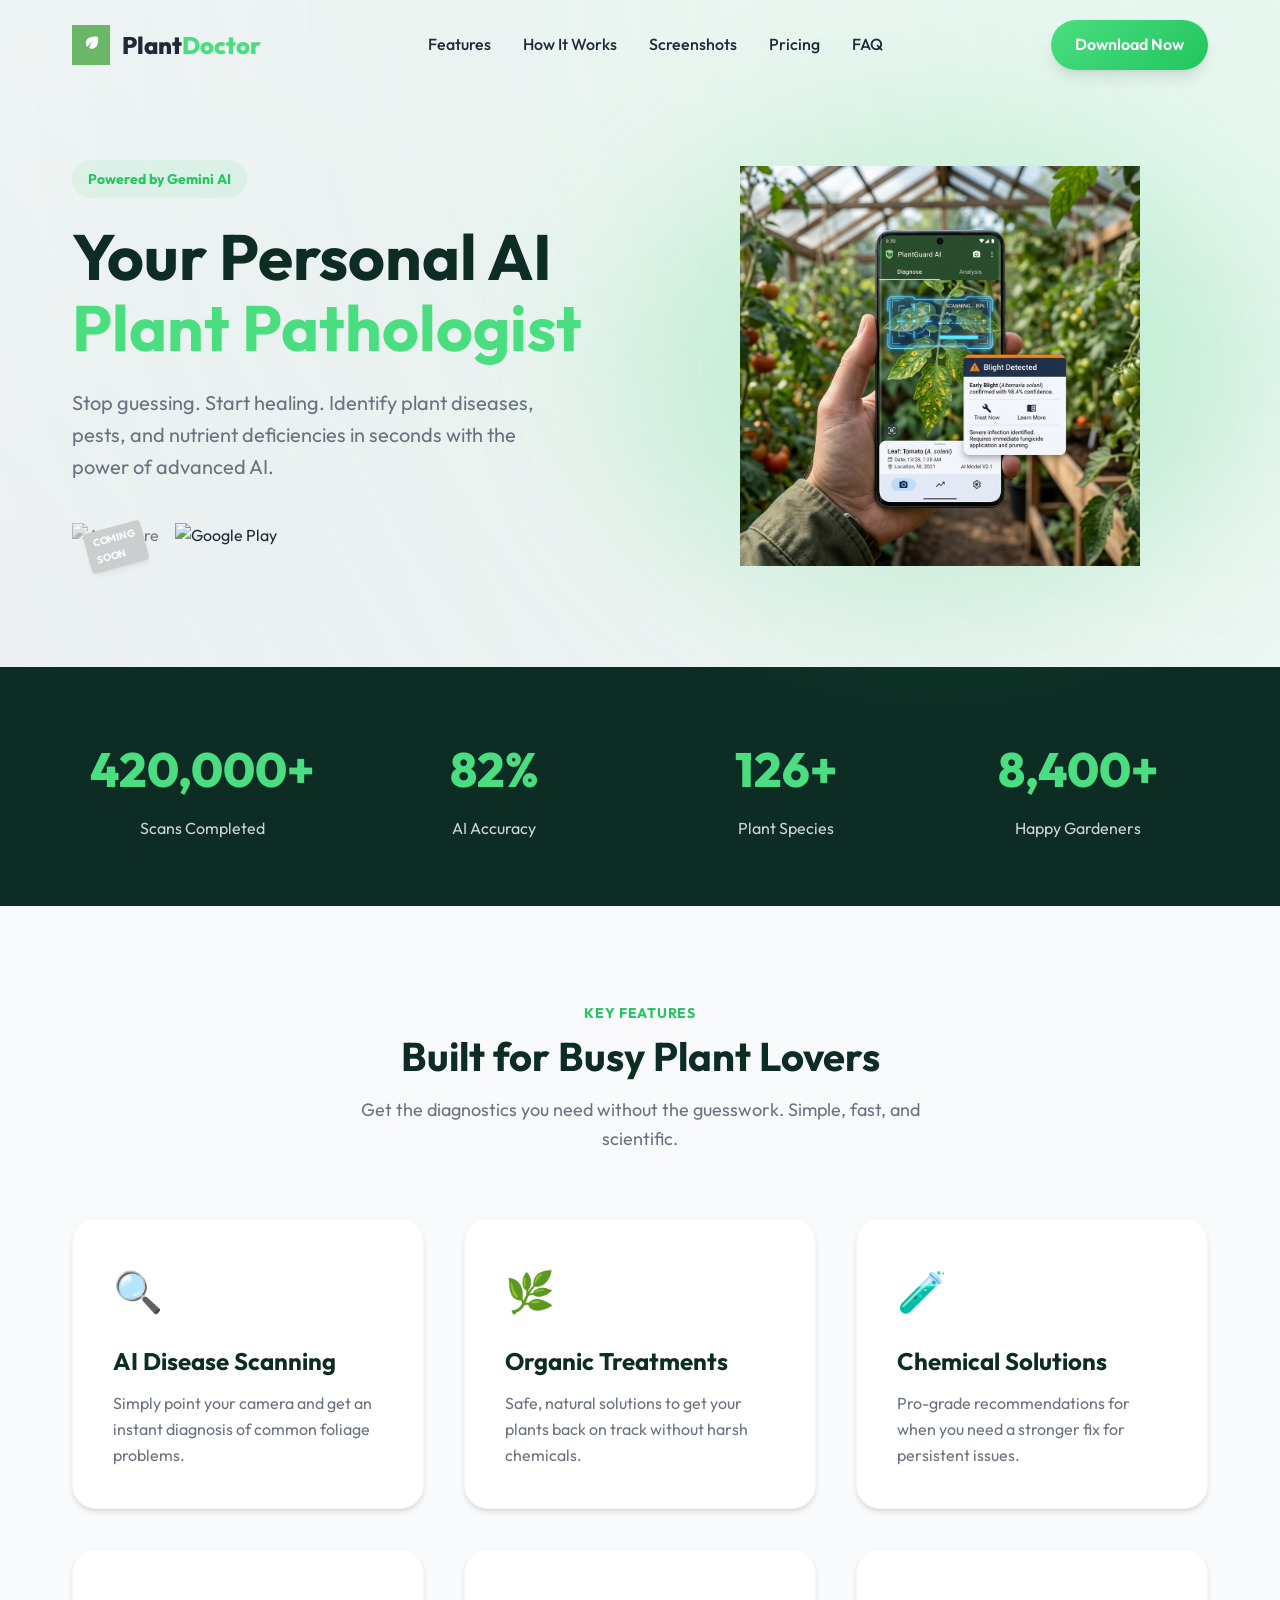
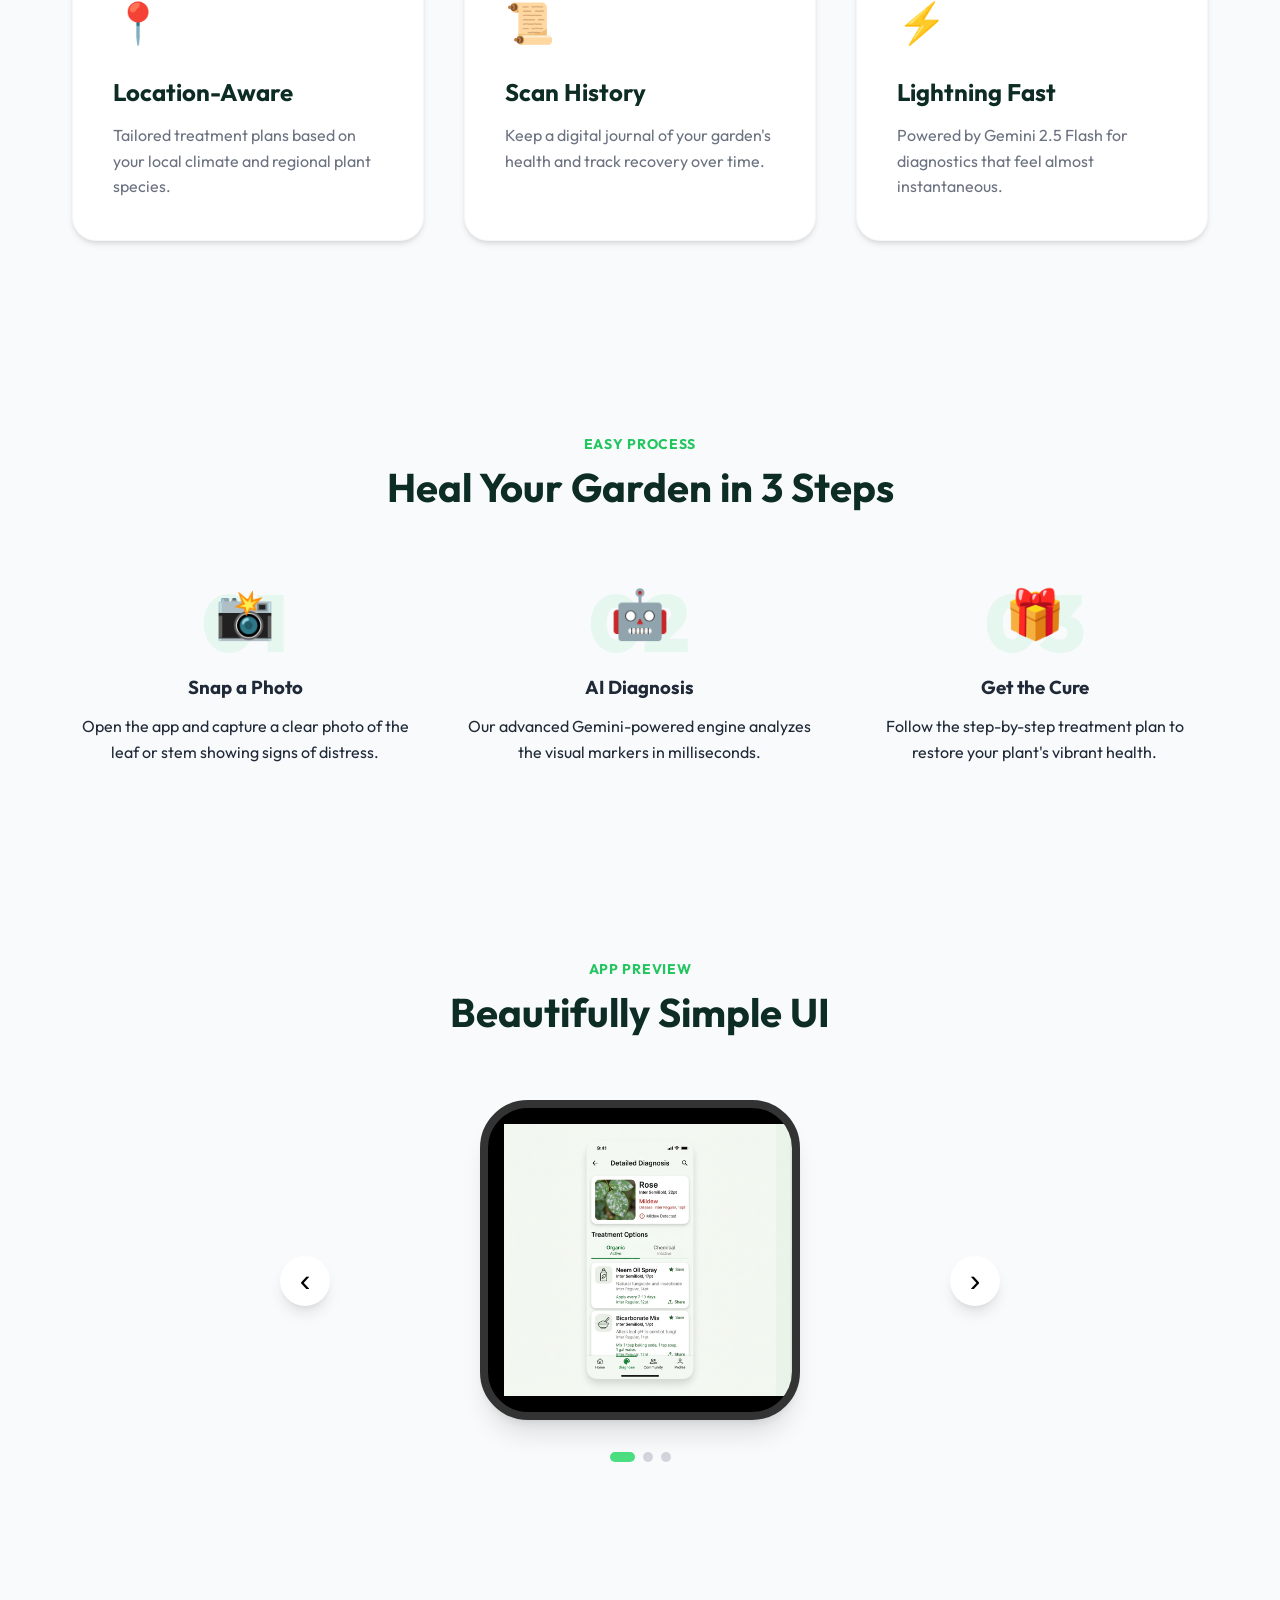
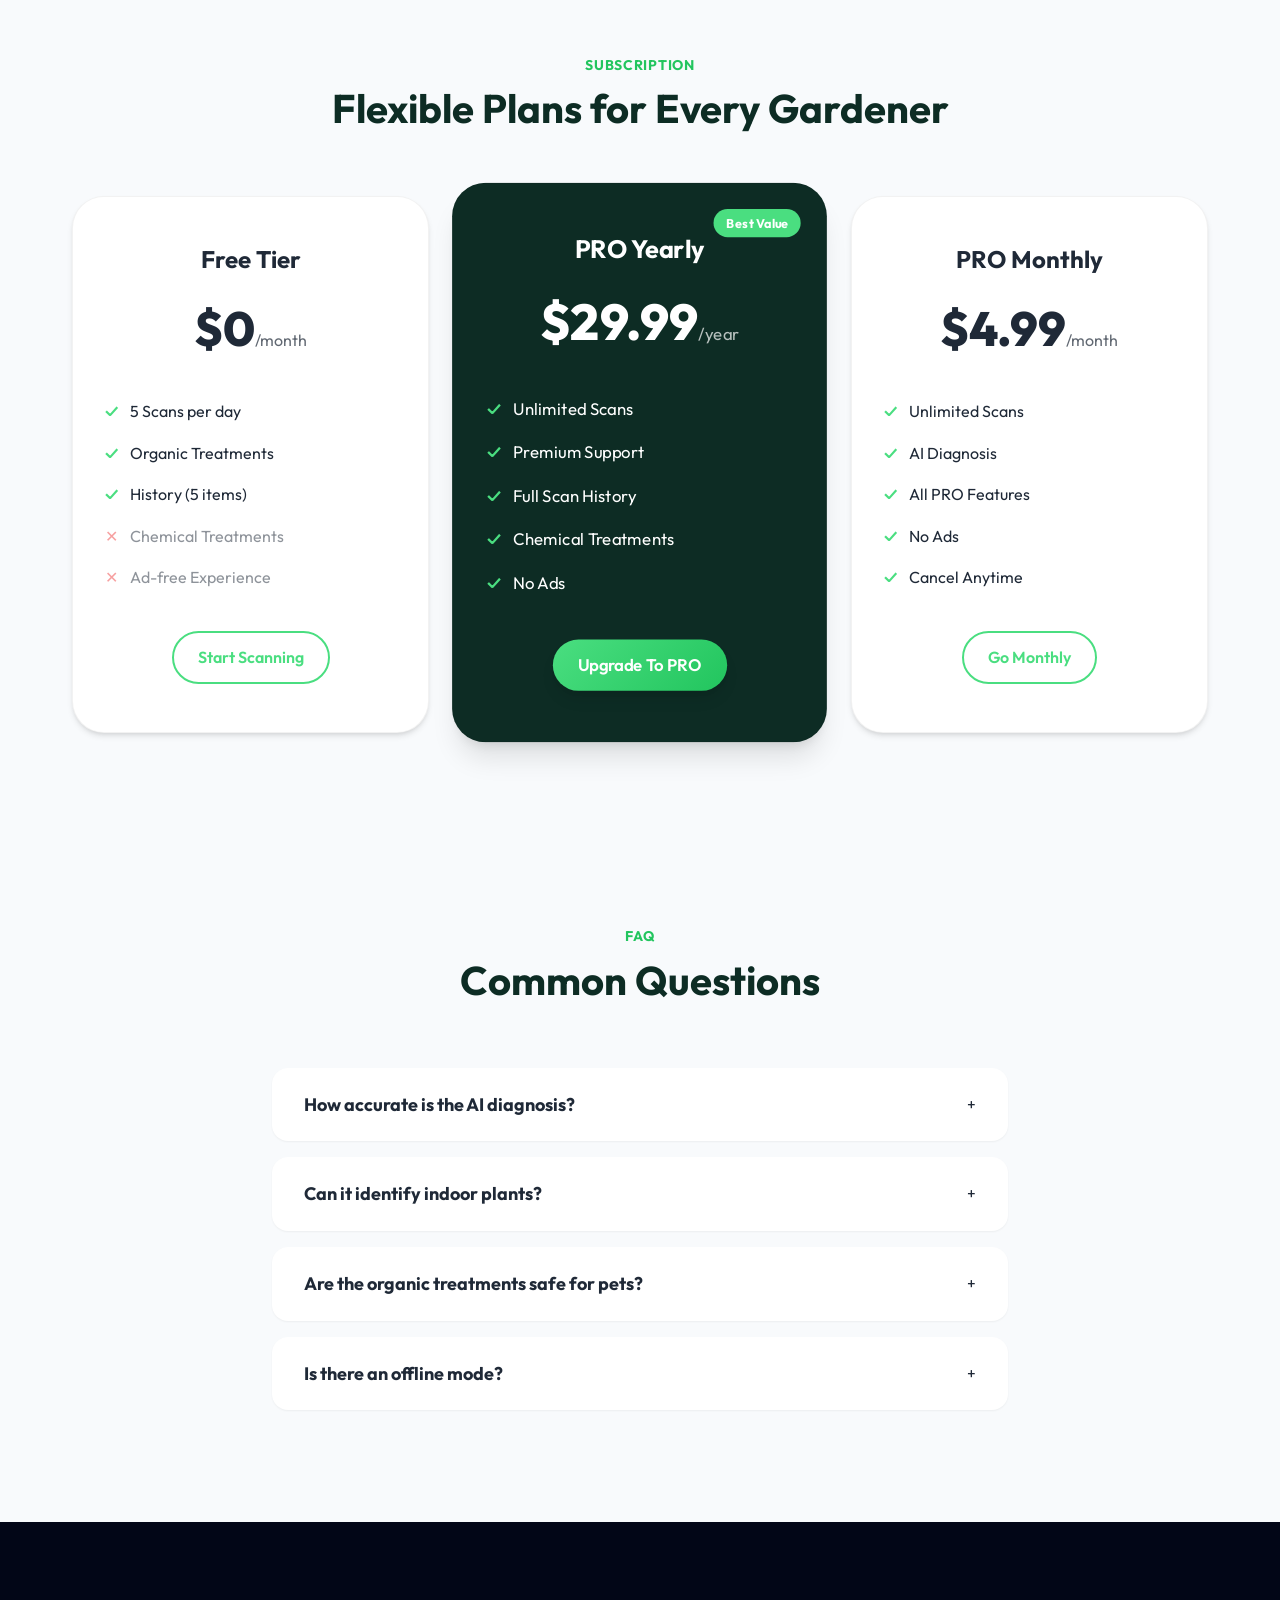
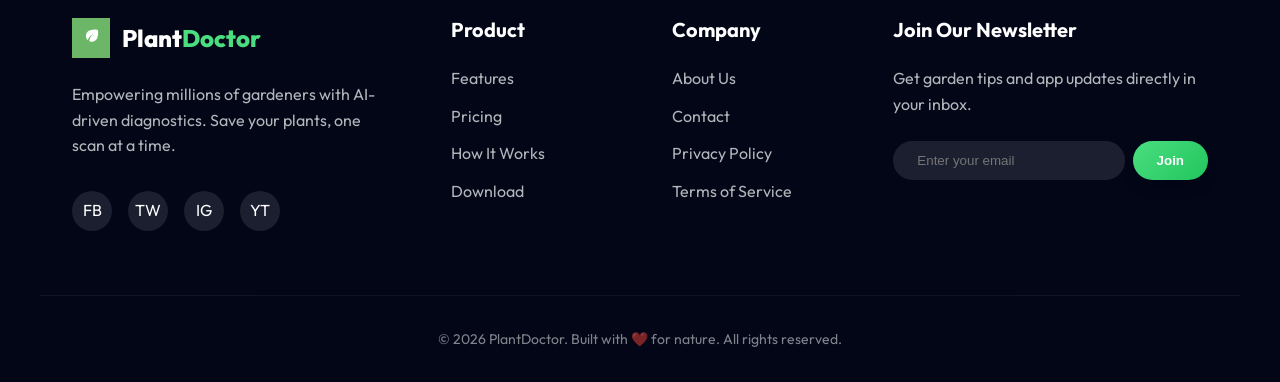
==== commit 9448c9e8: "refactor: reformat HTML and CSS code while updating the download link and refining privacy policy co" ====
--- a/index.html
+++ b/index.html
@@ -48,7 +48,7 @@
             </nav>
             
             <div class="nav-cta">
-                <a href="#download" class="btn btn-primary">Download Now</a>
+                <a href="https://play.google.com/store/apps/details?id=com.pixeleye.plantdoctor" class="btn btn-primary" target="_blank">Download Now</a>
             </div>
             
             <button class="hamburger" id="hamburger-btn" aria-label="Toggle Navigation">
@@ -69,10 +69,10 @@
                     Stop guessing. Start healing. Identify plant diseases, pests, and nutrient deficiencies in seconds with the power of advanced AI.
                 </p>
                 <div class="hero-btns" data-reveal>
-                    <a href="#" class="store-btn">
+                    <a href="javascript:void(0)" class="store-btn coming-soon" title="Coming Soon">
                         <img src="https://upload.wikimedia.org/wikipedia/commons/3/3c/Download_on_the_App_Store_Badge.svg" alt="App Store">
                     </a>
-                    <a href="#" class="store-btn">
+                    <a href="https://play.google.com/store/apps/details?id=com.pixeleye.plantdoctor" class="store-btn" target="_blank">
                         <img src="https://upload.wikimedia.org/wikipedia/commons/7/78/Google_Play_Store_badge_EN.svg" alt="Google Play">
                     </a>
                 </div>
@@ -225,7 +225,7 @@
                         <li class="disabled"><span class="cross">✕</span> Chemical Treatments</li>
                         <li class="disabled"><span class="cross">✕</span> Ad-free Experience</li>
                     </ul>
-                    <a href="#" class="btn btn-outline">Start Scanning</a>
+                    <a href="https://play.google.com/store/apps/details?id=com.pixeleye.plantdoctor" class="btn btn-outline" target="_blank">Start Scanning</a>
                 </div>
                 
                 <div class="pricing-card featured" data-reveal>
@@ -241,7 +241,7 @@
                         <li><span class="check">✓</span> Chemical Treatments</li>
                         <li><span class="check">✓</span> No Ads</li>
                     </ul>
-                    <a href="#" class="btn btn-primary">Upgrade To PRO</a>
+                    <a href="https://play.google.com/store/apps/details?id=com.pixeleye.plantdoctor" class="btn btn-primary" target="_blank">Upgrade To PRO</a>
                 </div>
                 
                 <div class="pricing-card" data-reveal>
@@ -256,7 +256,7 @@
                         <li><span class="check">✓</span> No Ads</li>
                         <li><span class="check">✓</span> Cancel Anytime</li>
                     </ul>
-                    <a href="#" class="btn btn-outline">Go Monthly</a>
+                    <a href="https://play.google.com/store/apps/details?id=com.pixeleye.plantdoctor" class="btn btn-outline" target="_blank">Go Monthly</a>
                 </div>
             </div>
         </div>
@@ -334,7 +334,7 @@
                     <li><a href="#features">Features</a></li>
                     <li><a href="#pricing">Pricing</a></li>
                     <li><a href="#how-it-works">How It Works</a></li>
-                    <li><a href="#download">Download</a></li>
+                    <li><a href="https://play.google.com/store/apps/details?id=com.pixeleye.plantdoctor" target="_blank">Download</a></li>
                 </ul>
             </div>
             
--- a/css/style.css
+++ b/css/style.css
@@ -284,6 +284,35 @@
     transform: scale(1.05);
 }
 
+.store-btn.coming-soon {
+    position: relative;
+    cursor: not-allowed;
+    opacity: 0.6;
+    filter: grayscale(1);
+}
+
+.store-btn.coming-soon::after {
+    content: "Coming Soon";
+    position: absolute;
+    top: 50%;
+    left: 50%;
+    transform: translate(-50%, -50%) rotate(-15deg);
+    background: var(--primary);
+    color: var(--white);
+    padding: 0.25rem 0.5rem;
+    font-size: 0.65rem;
+    font-weight: 800;
+    text-transform: uppercase;
+    border-radius: 4px;
+    box-shadow: var(--shadow-md);
+    pointer-events: none;
+    z-index: 10;
+}
+
+.store-btn.coming-soon:hover img {
+    transform: none;
+}
+
 .hero-mockup-wrapper {
     position: relative;
     display: flex;
@@ -711,16 +740,23 @@
 @media (max-width: 768px) {
     .main-nav {
         position: fixed;
-        top: -100%;
+        top: 0;
         left: 0;
         width: 100%;
         background: var(--white);
         padding: 6rem 2rem 4rem;
         transition: var(--transition);
         box-shadow: var(--shadow-lg);
+        transform: translateY(-100%);
+        visibility: hidden;
+        opacity: 0;
     }
     
-    .main-nav.active { top: 0; }
+    .main-nav.active { 
+        transform: translateY(0); 
+        visibility: visible;
+        opacity: 1;
+    }
     
     .nav-links {
         flex-direction: column;
